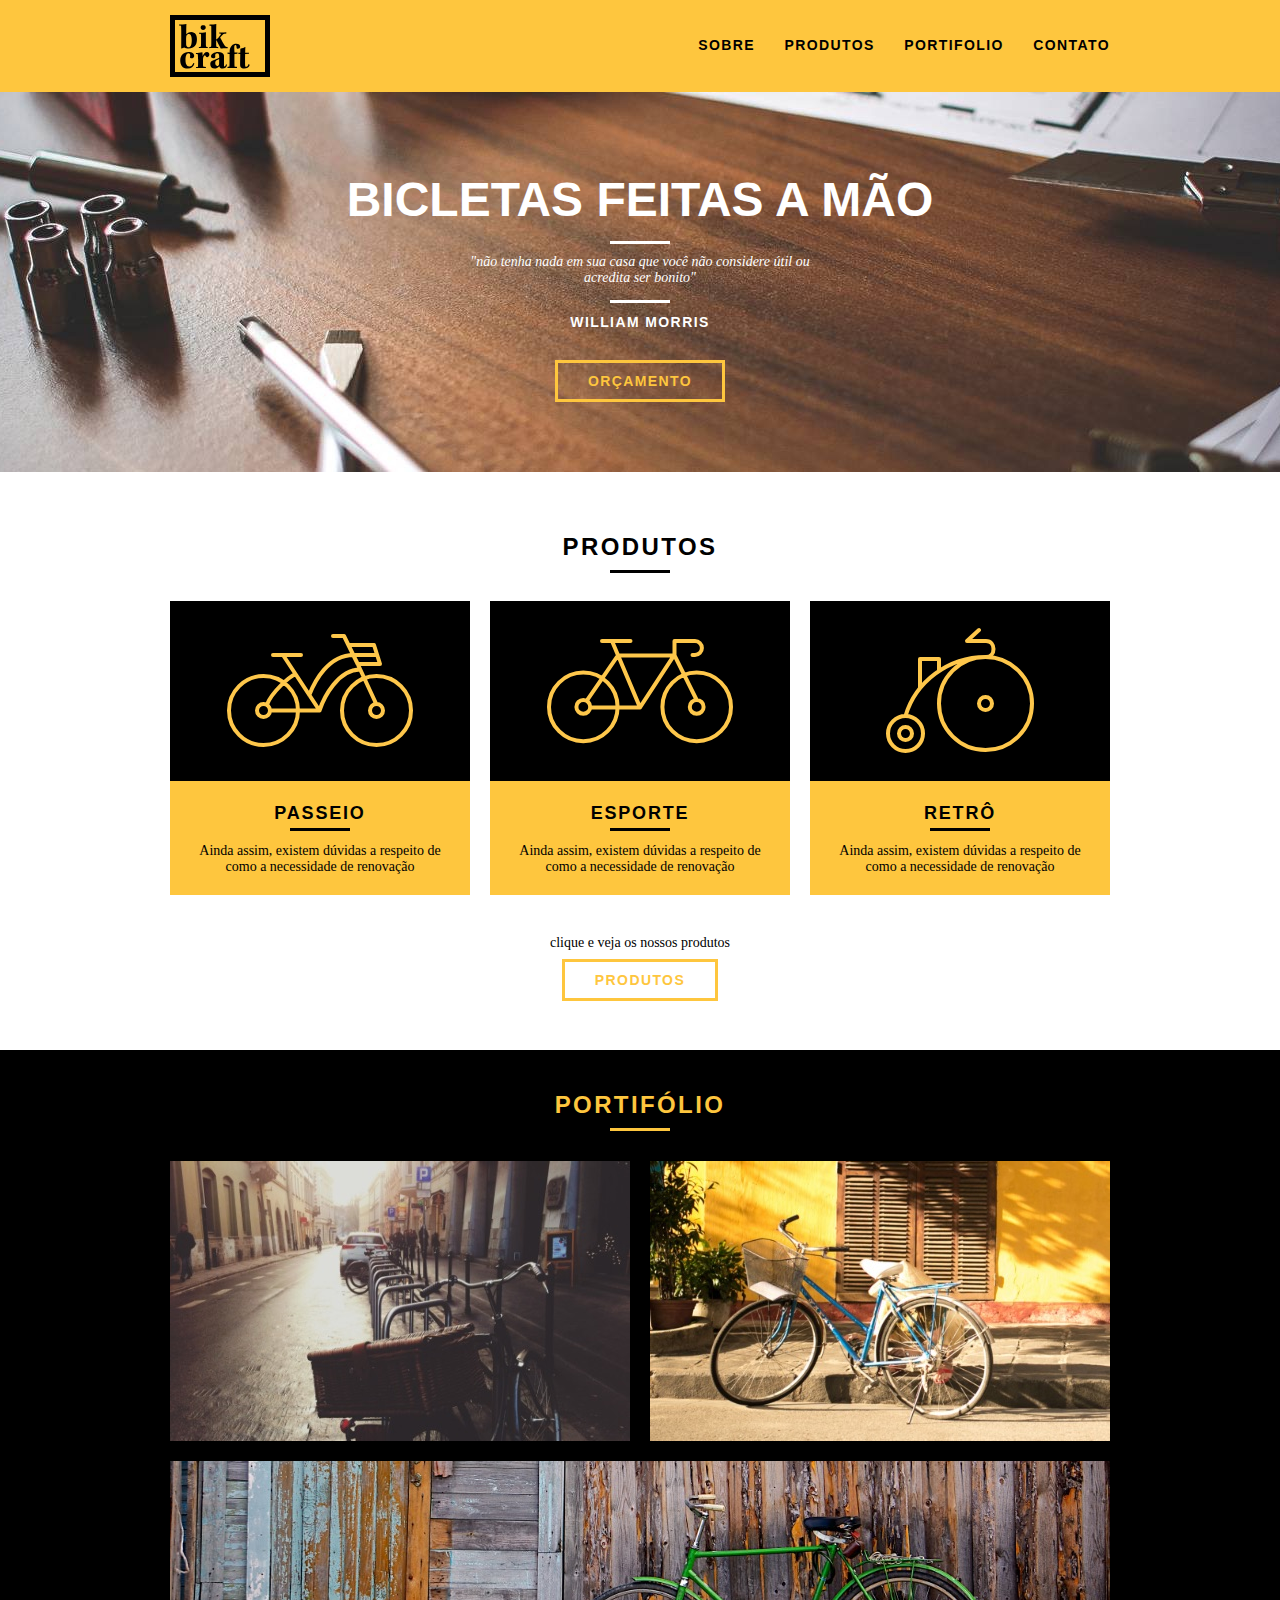
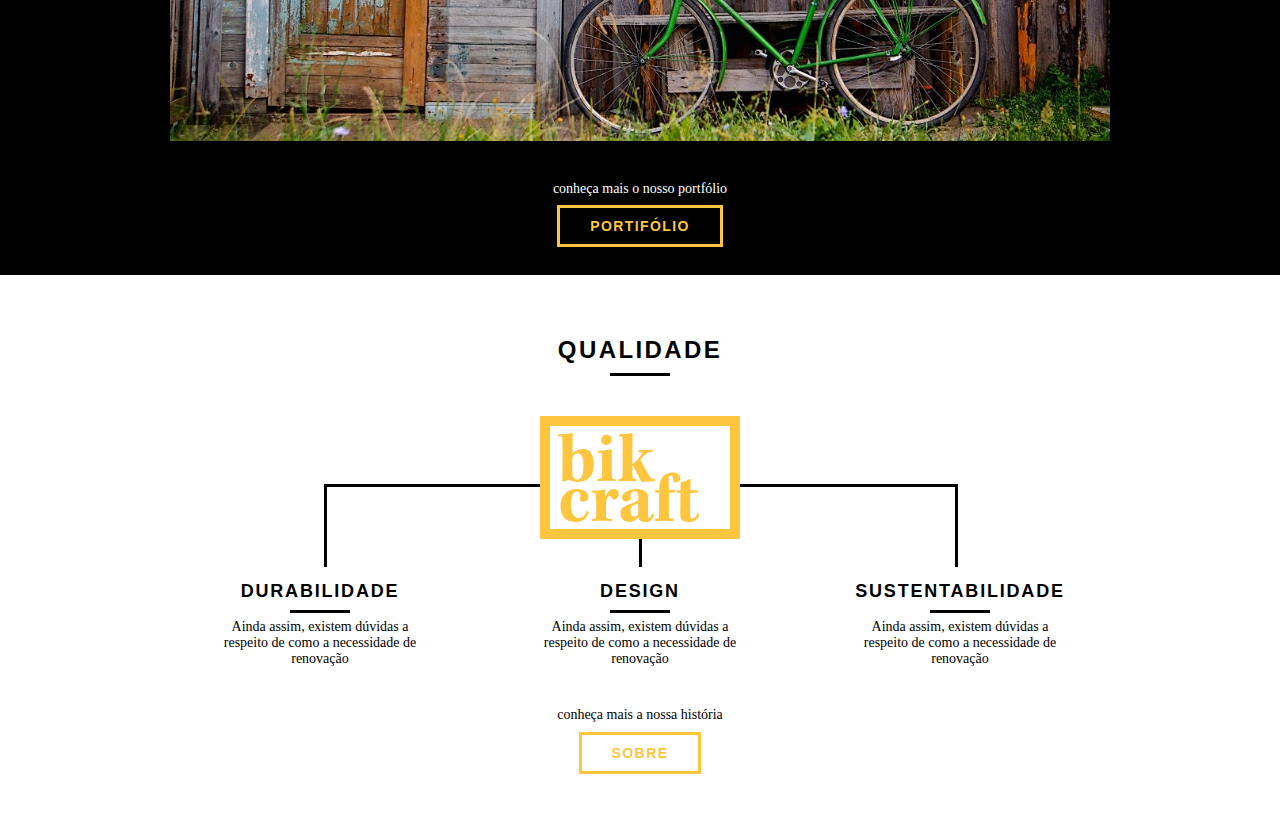
==== index.html @ c214ef7b "Estrutura e css de Home - Qualidade" ====
<!DOCTYPE html>
<html lang="pt-br">

<head>
  <meta charset="UTF-8">
  <title>Bikcraft</title>
  <link rel="stylesheet" href="node_modules/normalize.css/normalize.css">
  <link rel="stylesheet" href="css/reset.css">
  <link rel="stylesheet" href="css/grid.css">
  <link rel="stylesheet" href="css/styles.css">
</head>

<body>
  <!-- header -->
  <header class="header">
    <div class="container">
      <a href="index.html" class="grid-4">
        <img src="img/bikcraft.svg" alt="Bikcraft">
      </a>
      <nav class="grid-12 header_menu">
        <ul>
          <li><a href="sobre.html">Sobre</a></li>
          <li><a href="produtos.html">Produtos</a></li>
          <li><a href="portifolio.html">Portifolio</a></li>
          <li><a href="contato.html">Contato</a></li>  
        </ul>
      </nav>
    </div>
  </header>
  <!-- fecha header -->

  <!-- introducao -->
  <section class="introducao">
    <div class="container">
      <h1>Bicletas feitas a mão</h1>
      <blockquote class="quote-externo">
        <p>"não tenha nada em sua casa que você não considere útil ou acredita ser bonito"</p>
        <cite>WILLIAM MORRIS</cite>
      </blockquote>
      <a href="produtos.html" class="btn">Orçamento</a>
    </div>
  </section>
  <!-- fecha introducao -->

  <!-- produtos -->
  <section class="produtos container">
    <h2 class="subtitulo">Produtos</h2>

    <ul class="produtos_lista">
      <li class="grid-1-3">
        <div class="produtos_icone">
          <img src="img/produtos/passeio.svg" alt="Bikcraft Passeio">
        </div>
        <h3>Passeio</h3>
        <p>Ainda assim, existem dúvidas a respeito de como a necessidade de renovação</p>
      </li>
      <li class="grid-1-3">
        <div class="produtos_icone">
          <img src="img/produtos/esporte.svg" alt="Bikcraft Esporte">
        </div>
        <h3>Esporte</h3>
        <p>Ainda assim, existem dúvidas a respeito de como a necessidade de renovação</p>
      </li>
      <li class="grid-1-3">
        <div class="produtos_icone">
          <img src="img/produtos/retro.svg" alt="Bikcraft Retrô">
        </div>
        <h3>Retrô</h3>
        <p>Ainda assim, existem dúvidas a respeito de como a necessidade de renovação</p>
      </li>
    </ul>

    <div class="call">
      <p>clique e veja os nossos produtos</p>
      <a href="produtos.html" class="btn btn-preto">Produtos</a>
    </div>
  </section>
  <!-- produtos -->

  <!-- portifolio -->
  <section class="portifolio">
    <div class="container">
      <h2 class="subtitulo">Portifólio</h2>
      <ul class="portifolio_lista">
        <li class="grid-8"><img src="img/portfolio/retro.jpg" alt="Bicleta retrô"></li>
        <li class="grid-8"><img src="img/portfolio/passeio.jpg" alt="Bicleta passeio"></li>
        <li class="grid-16 last-child"><img src="img/portfolio/esporte.jpg" alt="Bicleta esporte"></li>
        <div class="call">
          <p>conheça mais o nosso portfólio</p>
          <a href="portifolio.html" class="btn">Portifólio</a>
        </div>
      </ul>
    </div>
  </section>
  <!-- fecha portifolio -->

  <!-- qualidade -->
  <section class="qualidade container">
    <h2 class="subtitulo">Qualidade</h2>
    <img src="img/bikcraft-qualidade.svg" alt="Bikcraft">
    <ul class="qualidade_lista">
      <li class="grid-1-3">
        <h3>Durabilidade</h3>
        <p>Ainda assim, existem dúvidas a respeito de como a necessidade de renovação</p>
      </li>
      <li class="grid-1-3">
        <h3>Design</h3>
        <p>Ainda assim, existem dúvidas a respeito de como a necessidade de renovação</p>
      </li>
      <li class="grid-1-3">
        <h3>Sustentabilidade</h3>
        <p>Ainda assim, existem dúvidas a respeito de como a necessidade de renovação</p>
      </li>
      <div class="call">
        <p>conheça mais a nossa história</p>
        <a href="sobre.html" class="btn btn-preto">Sobre</a>
      </div>
    </ul>
  </section>
  <!-- fecha qualidade -->
</body>

</html>
---- css/grid.css ----
*, *:before, *:after {
  -webkit-box-sizing: border-box; 
  -moz-box-sizing: border-box; 
  box-sizing: border-box;
}

.container {
	width: 960px;
	margin: 0 auto;
	padding: 0px;
	position: relative;
}

.container:after, .container:before {
	content: " ";
	display: table;
}

.container:after {
	clear: both;
}

.grid-1, .grid-2, .grid-3, .grid-4, .grid-5, .grid-6, .grid-7, .grid-8, .grid-9, .grid-10, .grid-11, .grid-12, .grid-13, .grid-14, .grid-15, .grid-16, .grid-1-3 {
	float: left;
	margin-left: 10px;
	margin-right: 10px;
}

.grid-1 	{width: 40px;}
.grid-2 	{width: 100px;}
.grid-3 	{width: 160px;}
.grid-4 	{width: 220px;}
.grid-5 	{width: 280px;}
.grid-6 	{width: 340px;}
.grid-7 	{width: 400px;}
.grid-8 	{width: 460px;}
.grid-9 	{width: 520px;}
.grid-10 	{width: 580px;}
.grid-11 	{width: 640px;}
.grid-12 	{width: 700px;}
.grid-13 	{width: 760px;}
.grid-14 	{width: 820px;}
.grid-15 	{width: 880px;}
.grid-16 	{width: 940px;}
.grid-1-3	{width: 300px;}
---- css/styles.css ----
/* Estilos Gerais */

body {
    font-family: Arial, Helvetica, sans-serif;
}

p {
    font-family: Georgia, 'Times New Roman', Times, serif;
    font-size: 14px;
}

img {
    display: block;
}

.btn {
    border: 3px solid #fec63e;
    padding: 10px 30px;
    color: #fec63e;
    font-size: 14px;
    text-transform: uppercase;
    font-weight: bold;
    letter-spacing: .1em;
}

.btn:hover {
    border: 3px solid #fff;
    color: #fff;
}

.btn.btn-preto:hover {
    border: 3px solid #000;
    color: #000;
}

.subtitulo {
    font-size: 24px;
    line-height: 30px;
    font-weight: bold;
    letter-spacing: .1em;
    color: #000;
    text-transform: uppercase;
    text-align: center;
}

.subtitulo::after {
    content: "";
    display: block;
    width: 60px;
    height: 3px;
    background: #000;
    margin: 8px auto ;
}

/* Header */

.header {
    position: fixed;
    top: 0;
    width: 100%;
    background: #fec63e;
    padding: 15px 0;
    z-index: 1;
}

.header_menu {
    text-align: right;
}

.header_menu ul li {
    display: inline-block;
    margin-left: 25px;
    margin-top: 20px;
}

.header_menu ul li a {
    color: #000;
    font-weight: bold;
    text-transform: uppercase;
    letter-spacing: .1em;
    font-size: 14px;
    line-height: 20px;
    padding: 10px 0;
}

.header_menu ul li a:hover {
    color: #fff;
}

/* Introdução */

.introducao {
    width: 100%;
    height: 380px;
    background: url("../img/bg.jpg") no-repeat center;
    background-size: cover;
    margin-top: 92px;
    text-align: center;
    padding-top: 80px;
}

.introducao h1 {
    font-size: 48px;
    font-weight: bold;
    color: #fff;
    text-transform: uppercase;
}

.quote-externo {
    max-width: 360px;
    margin: 0 auto;
    color: #fff;
    margin-bottom: 40px;
}

.quote-externo p {
    font-style: italic;
}

.quote-externo p::before, .quote-externo p::after {
    content: "";
    display: block;
    width: 60px;
    height: 3px;
    background: #fff;
    margin: 14px auto 10px auto;
}

.quote-externo cite {
    font-style: normal;
    font-weight: bold;
    font-size: 14px;
    letter-spacing: 0.1em;
}

/* Produtos */
.produtos {
    padding: 60px 0;
}

.produtos_lista li {
    background: #fec63e;
    text-align: center;
    margin-top: 20px;
}

.produtos_lista li h3{
    font-weight: bold;
    font-size: 18px;
    line-height: 25px;
    text-transform: uppercase;
    letter-spacing: 0.1em;
    margin-top: 20px;
}

.produtos_lista li h3::after{
    content: "";
    display: block;
    width: 60px;
    height: 3px;
    background: #000;
    margin: 2px auto;
}

.produtos_lista li p {
    padding: 10px 20px 20px 20px;
}

.produtos_icone {
    background: #000;
    padding: 20px;
}

.produtos_icone img {
    margin: 0 auto;
}

.call {
    text-align: center;
    clear: both;
    padding-top: 40px;
}

.call p {
    margin-bottom: 20px;
}

/* Portifólio */
.portifolio {
    width: 100%;
    background: #000;
    padding: 40px 0;
}

.portifolio .subtitulo {
    color: #fec63e;
    margin-bottom: 30px;
}

.portifolio .subtitulo:after {
    background: #fec63e;
}

.last-child {
    margin-top: 20px;
}

.portifolio .call p {
    color: #fff;
}

/*Qualidade*/
.qualidade {
    padding: 60px 0;   
}

.qualidade::after{
    content: "";
    width: 634px;
    height: 83px;
    display: block;
    background: url("../img/linhas.svg") no-repeat center;
    position: absolute;
    top: 209px;
    right: 162px;
    z-index: -1;
}

.qualidade.container .subtitulo {
    margin-bottom: 40px;
}

.qualidade img {
    margin: 0 auto;
}

.qualidade_lista {
    padding-top: 20px;
}

.qualidade_lista li {
    text-align: center;
    padding: 0 40px;
}

.qualidade_lista li h3{
    font-weight: bold;
    font-size: 18px;
    line-height: 25px;
    text-transform: uppercase;
    letter-spacing: 0.1em;
    margin-top: 20px;
}

.qualidade_lista li h3::after{
    content: "";
    display: block;
    width: 60px;
    height: 3px;
    background: #000;
    margin: 6px auto;
}
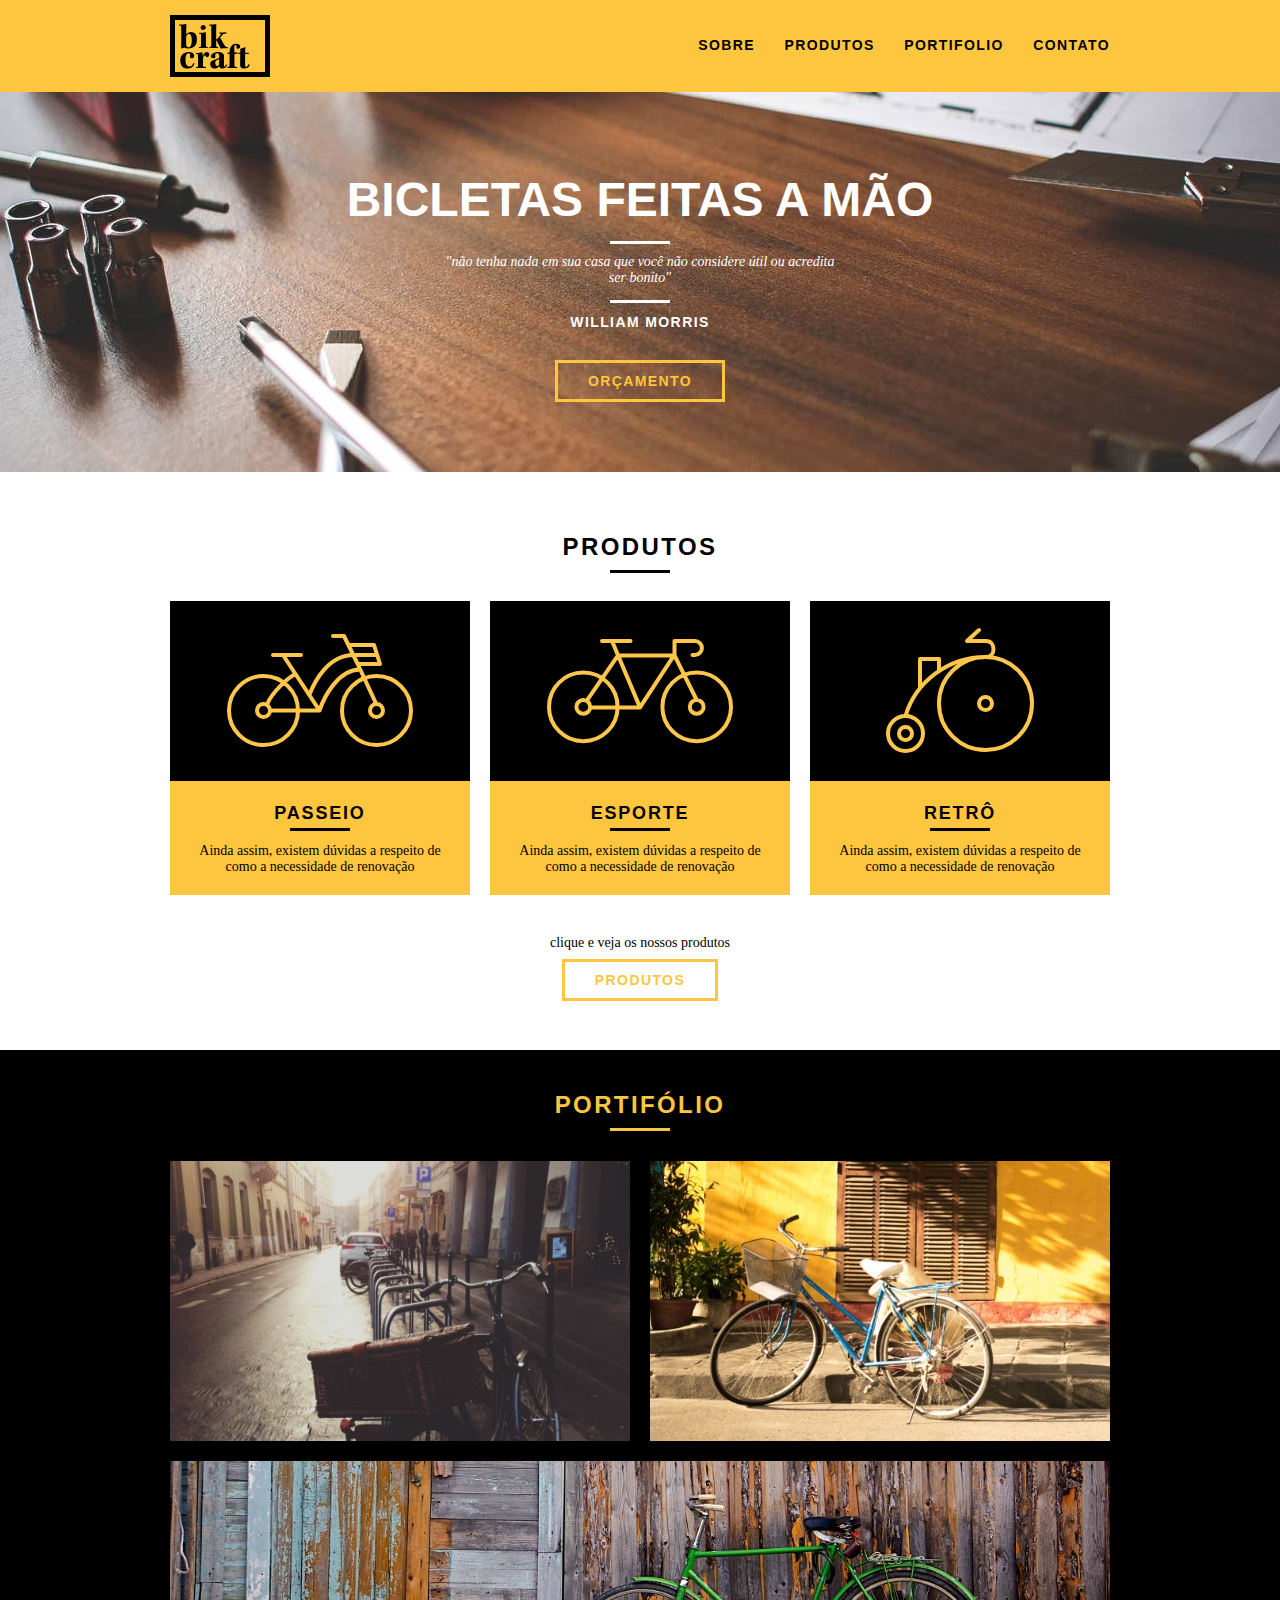
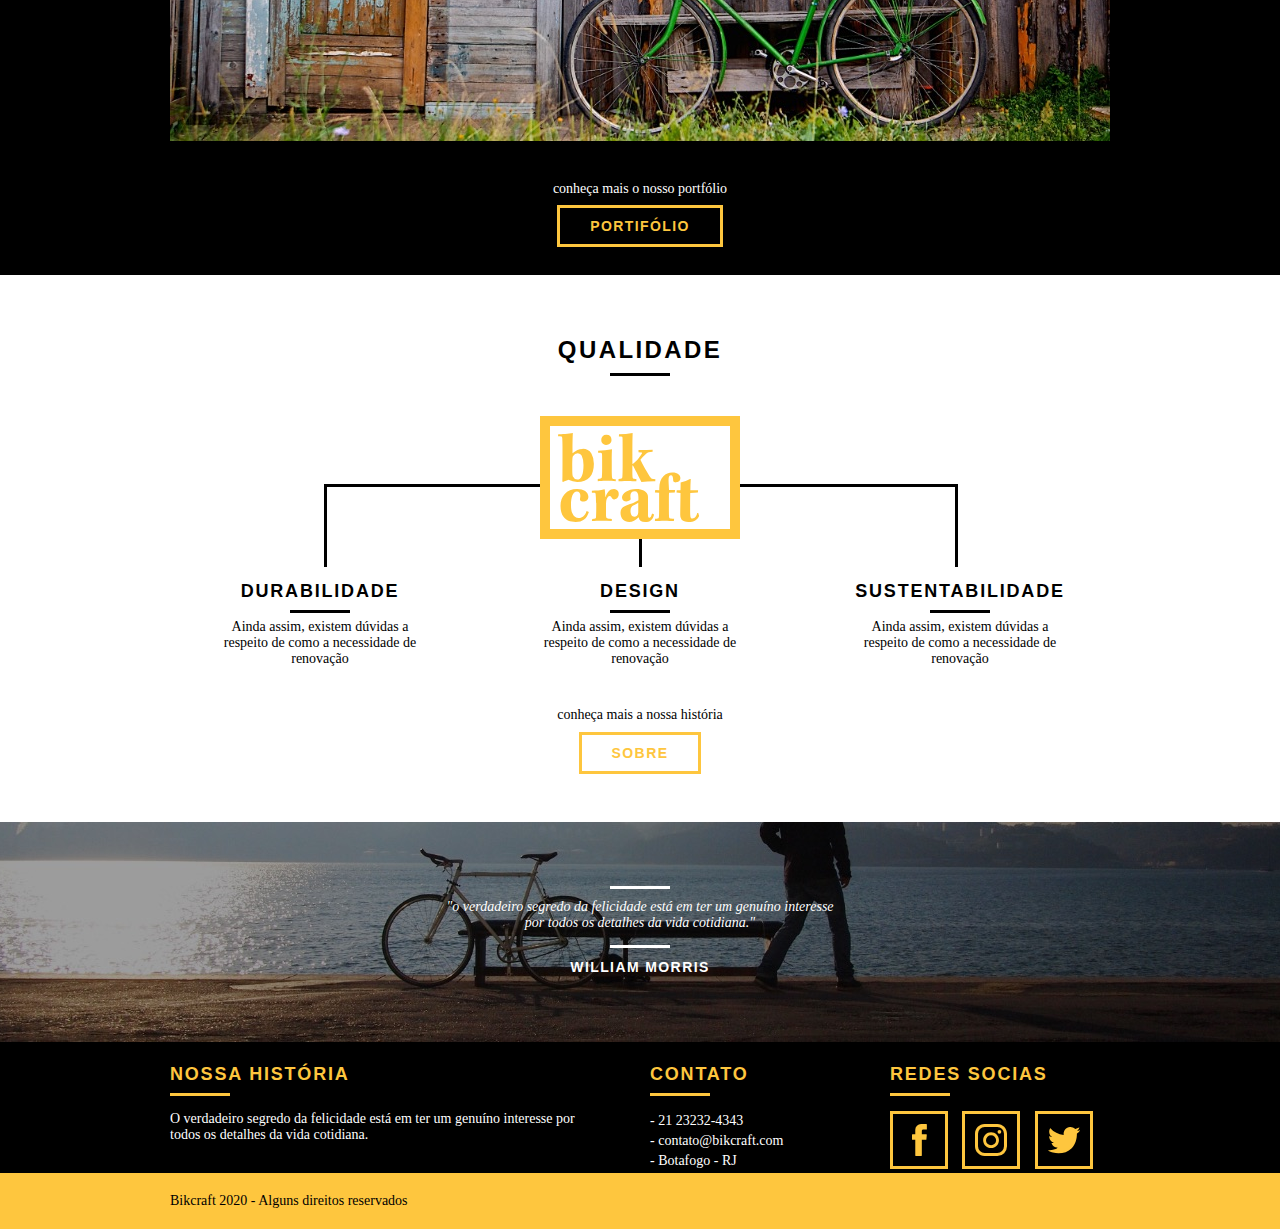
==== commit 0728a864: "Footer, página Home completa" ====
--- a/index.html
+++ b/index.html
@@ -22,7 +22,7 @@
           <li><a href="sobre.html">Sobre</a></li>
           <li><a href="produtos.html">Produtos</a></li>
           <li><a href="portifolio.html">Portifolio</a></li>
-          <li><a href="contato.html">Contato</a></li>  
+          <li><a href="contato.html">Contato</a></li>
         </ul>
       </nav>
     </div>
@@ -118,6 +118,70 @@
     </ul>
   </section>
   <!-- fecha qualidade -->
+
+  <!-- quebra -->
+  <section class="quebra">
+    <blockquote class="quote-externo container">
+      <p>"o verdadeiro segredo da felicidade está em ter um genuíno interesse por todos os detalhes da vida cotidiana."
+      </p>
+      <cite>WILLIAM MORRIS</cite>
+    </blockquote>
+  </section>
+  <!-- fecha quebra -->
+
+  <!-- footer -->
+  <footer>
+    <div class="footer">
+      <div class="container">
+
+        <div class="grid-8 footer_historia">
+          <h3>Nossa História</h3>
+          <p>O verdadeiro segredo da felicidade está em ter um genuíno interesse por todos os detalhes da vida
+            cotidiana.</p>
+        </div>
+        <div class="grid-4 footer_contato">
+          <h3>Contato</h3>
+          <ul>
+            <li>- 21 23232-4343</li>
+            <li>- contato@bikcraft.com</li>
+            <li>- Botafogo - RJ</li>
+          </ul>
+        </div>
+        <div class="grid-4 footer_redes">
+          <h3>Redes Socias</h3>
+          <ul>
+            <li>
+              <a href="http://facebook.com" target="_blank">
+                <img src="img/redes-sociais/facebook.svg" alt="Facebook">
+              </a>
+            </li>
+            <li>
+              <a href="http://instagram.com" target="_blank">
+                <img src="img/redes-sociais/instagram.svg" alt="Facebook">
+              </a>
+            </li>
+            <li>
+              <a href="http://twitter.com" target="_blank">
+                <img src="img/redes-sociais/twitter.svg" alt="Facebook">
+              </a>
+            </li>
+          </ul>
+        </div>
+
+      </div>
+    </div>
+
+    <div class="copy">
+      <div class="container">
+        <p class="grid-16">
+          Bikcraft 2020 - Alguns direitos reservados
+        </p>
+      </div>
+    </div>
+  </footer>
+  <!-- fecha footer -->
+
+
 </body>
 
 </html>--- a/css/styles.css
+++ b/css/styles.css
@@ -259,4 +259,75 @@
     height: 3px;
     background: #000;
     margin: 6px auto;
+}
+
+/*Quebra*/
+.quebra {
+    width: 100%;
+    height: 220px;
+    background: url("../img/bg-footer.jpg") no-repeat center;
+    background-size: cover;
+    text-align: center;
+    padding-top: 50px;
+}
+
+.quote-externo {
+    max-width: 400px;
+}
+
+/*Footer*/
+.footer {
+    width: 100%;
+    background: #000;
+    color: #fff
+}
+
+.footer h3 {
+    font-size: 18px;
+    font-weight: bold;
+    line-height: 25px;
+    color: #fec63e;
+    text-transform: uppercase;
+    letter-spacing: .1em;
+    padding: 20px 0 5px 0;
+}
+
+.footer h3::after {
+    content: "";
+    display: block;
+    width: 60px;
+    height: 3px;
+    background: #fec63e;
+    margin: 6px 0 10px 0 ;
+}
+
+.footer_historia {
+    padding-right: 40px;
+}
+
+.footer_contato ul li{
+    font-size: 14px;
+    line-height: 20px;
+    font-family: Georgia, 'Times New Roman', Times, serif;
+}
+
+.footer_redes ul li {
+    display: inline-block;
+    margin-right: 10px;
+}
+
+.footer_redes ul li a {
+    border: 3px solid #fec63e;
+    display: block;
+    padding: 10px;
+}
+
+.footer_redes ul li a:hover {
+    border-color: #fff;
+}
+
+.copy {
+    width:100%;
+    background: #fec63e;
+    padding: 20px 0;
 }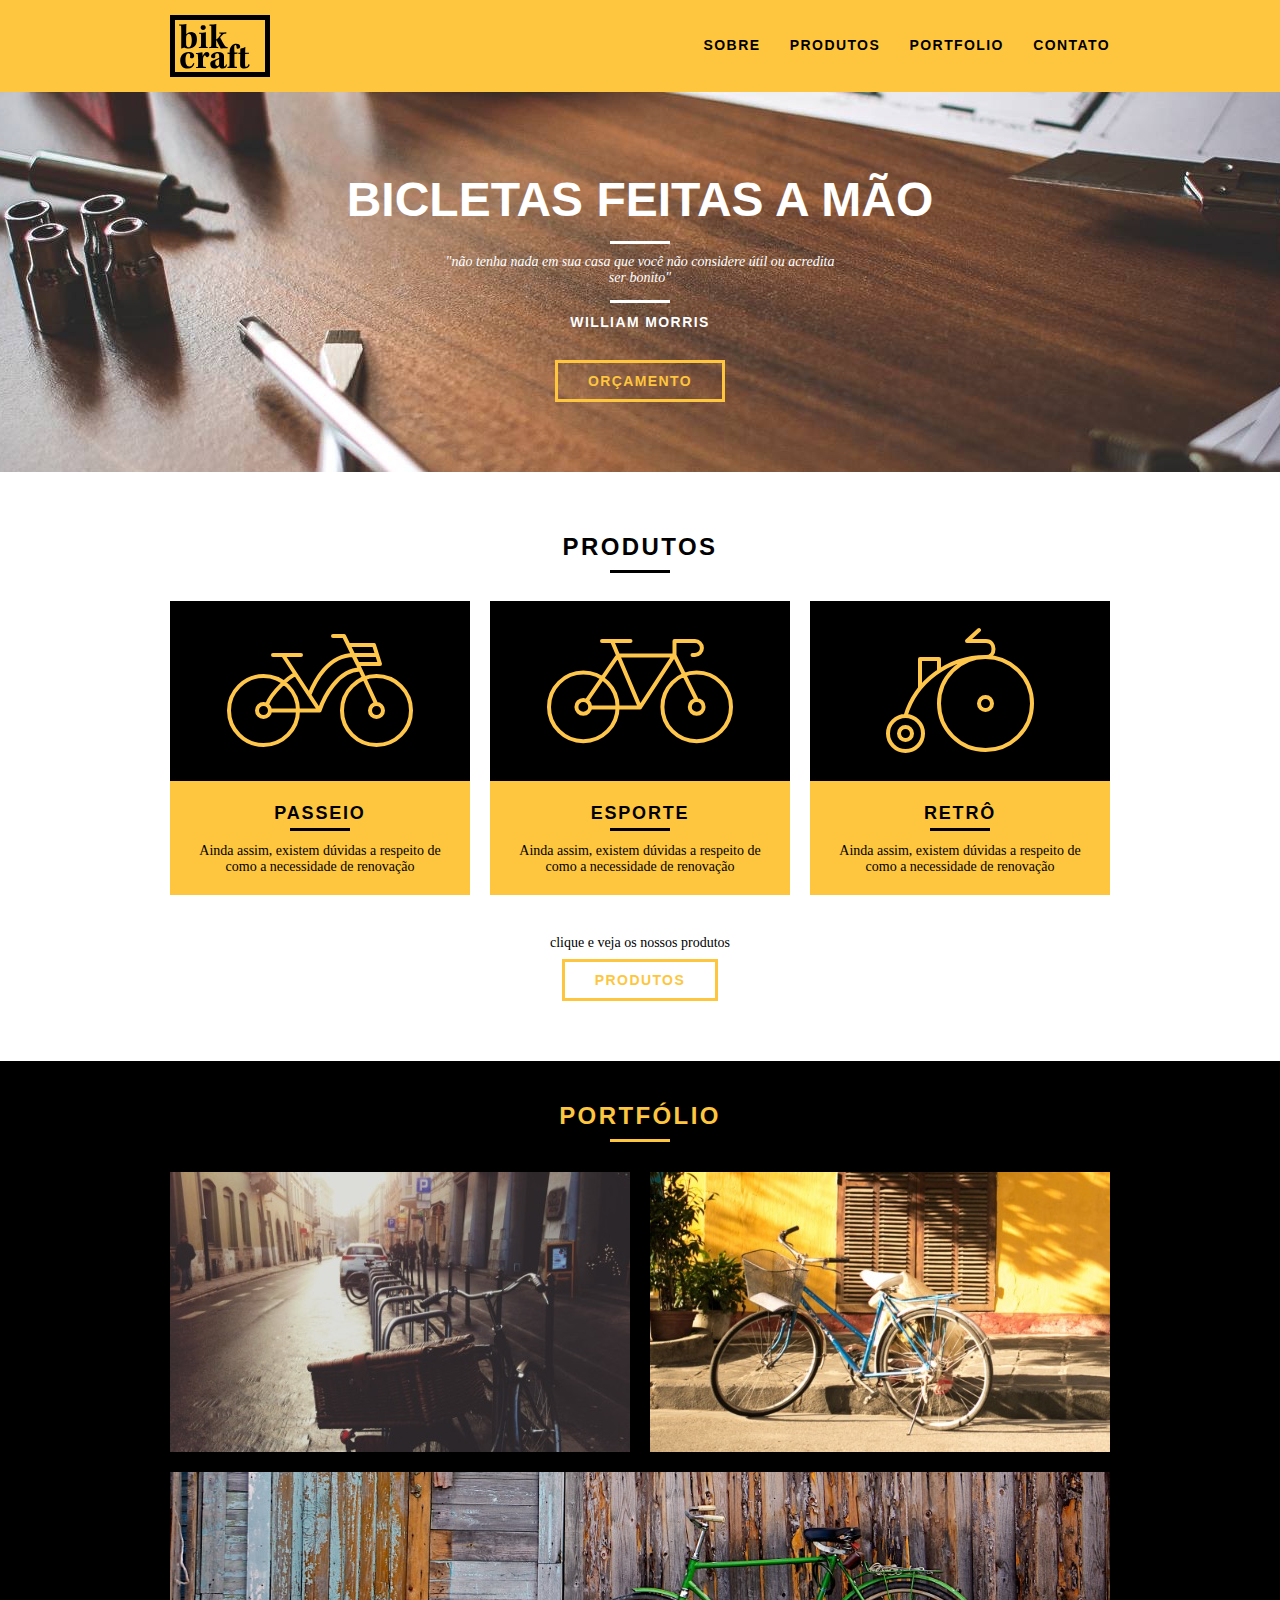
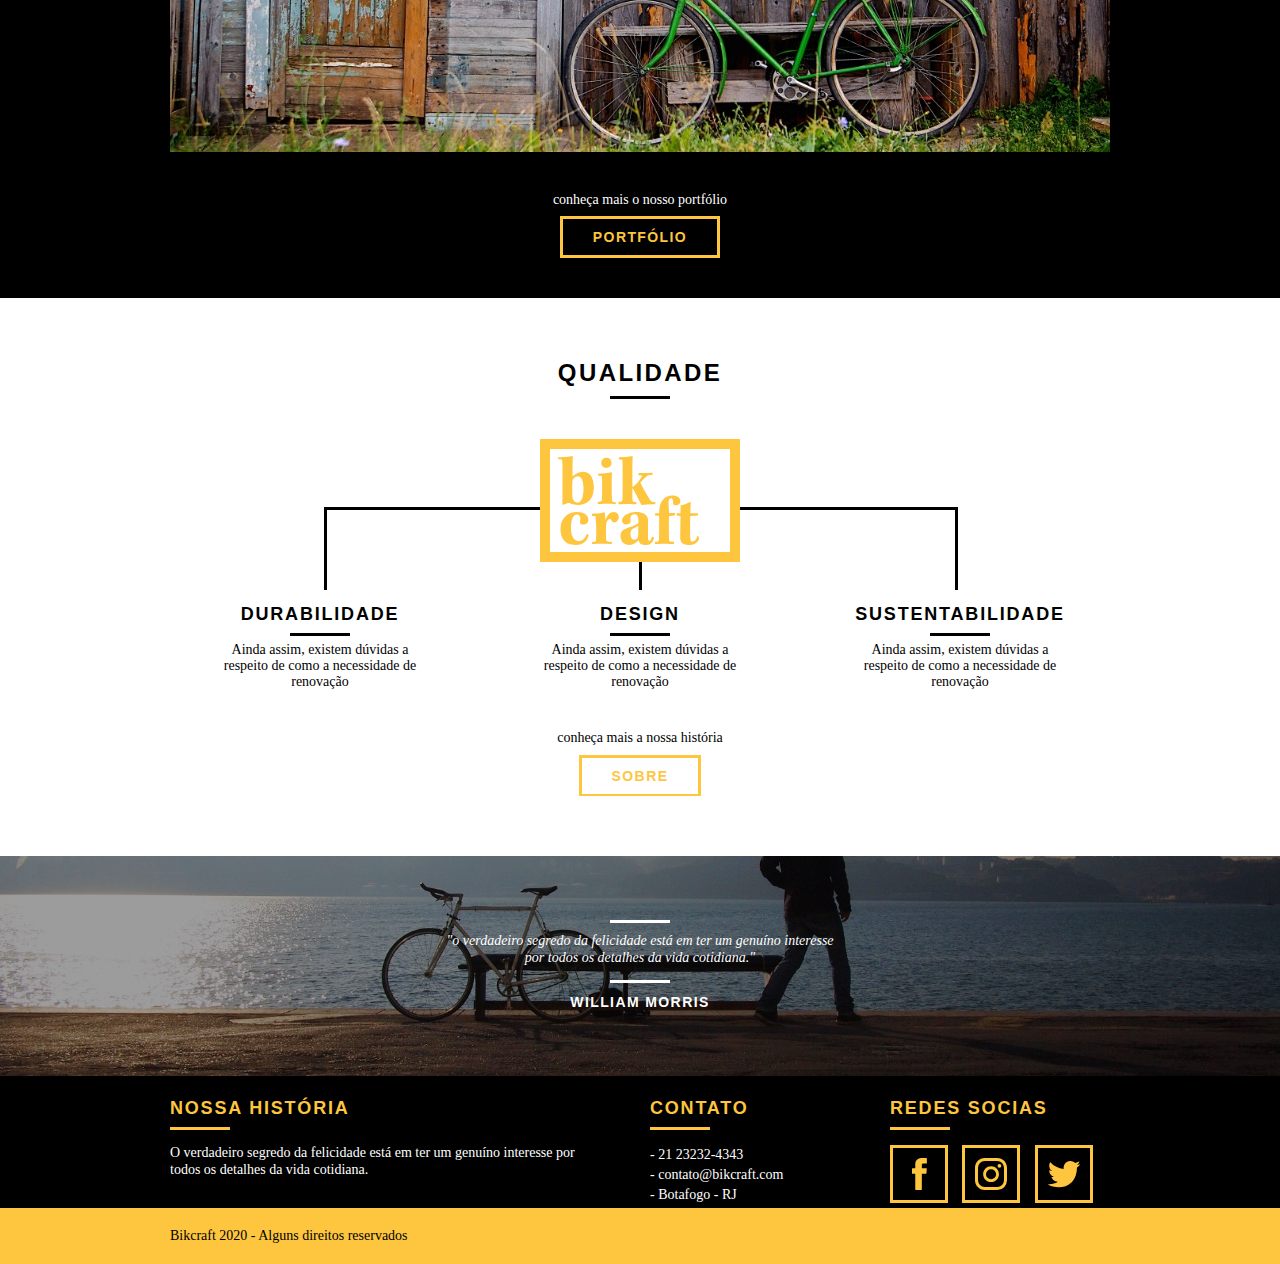
==== commit 3d2f05a9: "Página portfólio completa" ====
--- a/index.html
+++ b/index.html
@@ -21,7 +21,7 @@
         <ul>
           <li><a href="sobre.html">Sobre</a></li>
           <li><a href="produtos.html">Produtos</a></li>
-          <li><a href="portifolio.html">Portifolio</a></li>
+          <li><a href="portifolio.html">Portfolio</a></li>
           <li><a href="contato.html">Contato</a></li>
         </ul>
       </nav>
@@ -80,14 +80,14 @@
   <!-- portifolio -->
   <section class="portifolio">
     <div class="container">
-      <h2 class="subtitulo">Portifólio</h2>
+      <h2 class="subtitulo">Portfólio</h2>
       <ul class="portifolio_lista">
         <li class="grid-8"><img src="img/portfolio/retro.jpg" alt="Bicleta retrô"></li>
         <li class="grid-8"><img src="img/portfolio/passeio.jpg" alt="Bicleta passeio"></li>
         <li class="grid-16 last-child"><img src="img/portfolio/esporte.jpg" alt="Bicleta esporte"></li>
         <div class="call">
           <p>conheça mais o nosso portfólio</p>
-          <a href="portifolio.html" class="btn">Portifólio</a>
+          <a href="portifolio.html" class="btn">Portfólio</a>
         </div>
       </ul>
     </div>
--- a/css/styles.css
+++ b/css/styles.css
@@ -52,6 +52,25 @@
     margin: 8px auto ;
 }
 
+.subtitulo-interno {
+    font-size: 24px;
+    line-height: 30px;
+    font-weight: bold;
+    letter-spacing: .1em;
+    color: #000;
+    text-transform: uppercase;
+    margin-bottom: 20px;
+}
+
+.subtitulo-interno::after {
+    content: "";
+    display: block;
+    width: 60px;
+    height: 3px;
+    background: #000;
+    margin: 8px 0 ;
+}
+
 /* Header */
 
 .header {
@@ -84,6 +103,10 @@
 }
 
 .header_menu ul li a:hover {
+    color: #fff;
+}
+
+.header_menu ul li a.menu_ativo {
     color: #fff;
 }
 
@@ -133,6 +156,32 @@
     letter-spacing: 0.1em;
 }
 
+/*Introdução interna*/
+.introducao-interna {
+    width: 100%;
+    margin-top: 92px;
+    height: 160px;
+    text-align: center;
+    color: #fff;
+    padding-top: 40px;
+}
+
+.introducao-interna h1 {
+    font-size: 36px;
+    color: #fff;
+    font-weight: bold;
+    text-transform: uppercase;
+}
+
+.introducao-interna h1::after {
+    content: "";
+    display: block;
+    width: 60px;
+    height: 3px;
+    background: #fff;
+    margin: 6px auto 10px auto;
+}
+
 /* Produtos */
 .produtos {
     padding: 60px 0;
@@ -179,6 +228,7 @@
     text-align: center;
     clear: both;
     padding-top: 40px;
+    height: 106px;
 }
 
 .call p {
@@ -236,6 +286,7 @@
 
 .qualidade_lista {
     padding-top: 20px;
+    overflow: hidden; /*clear fix*/
 }
 
 .qualidade_lista li {
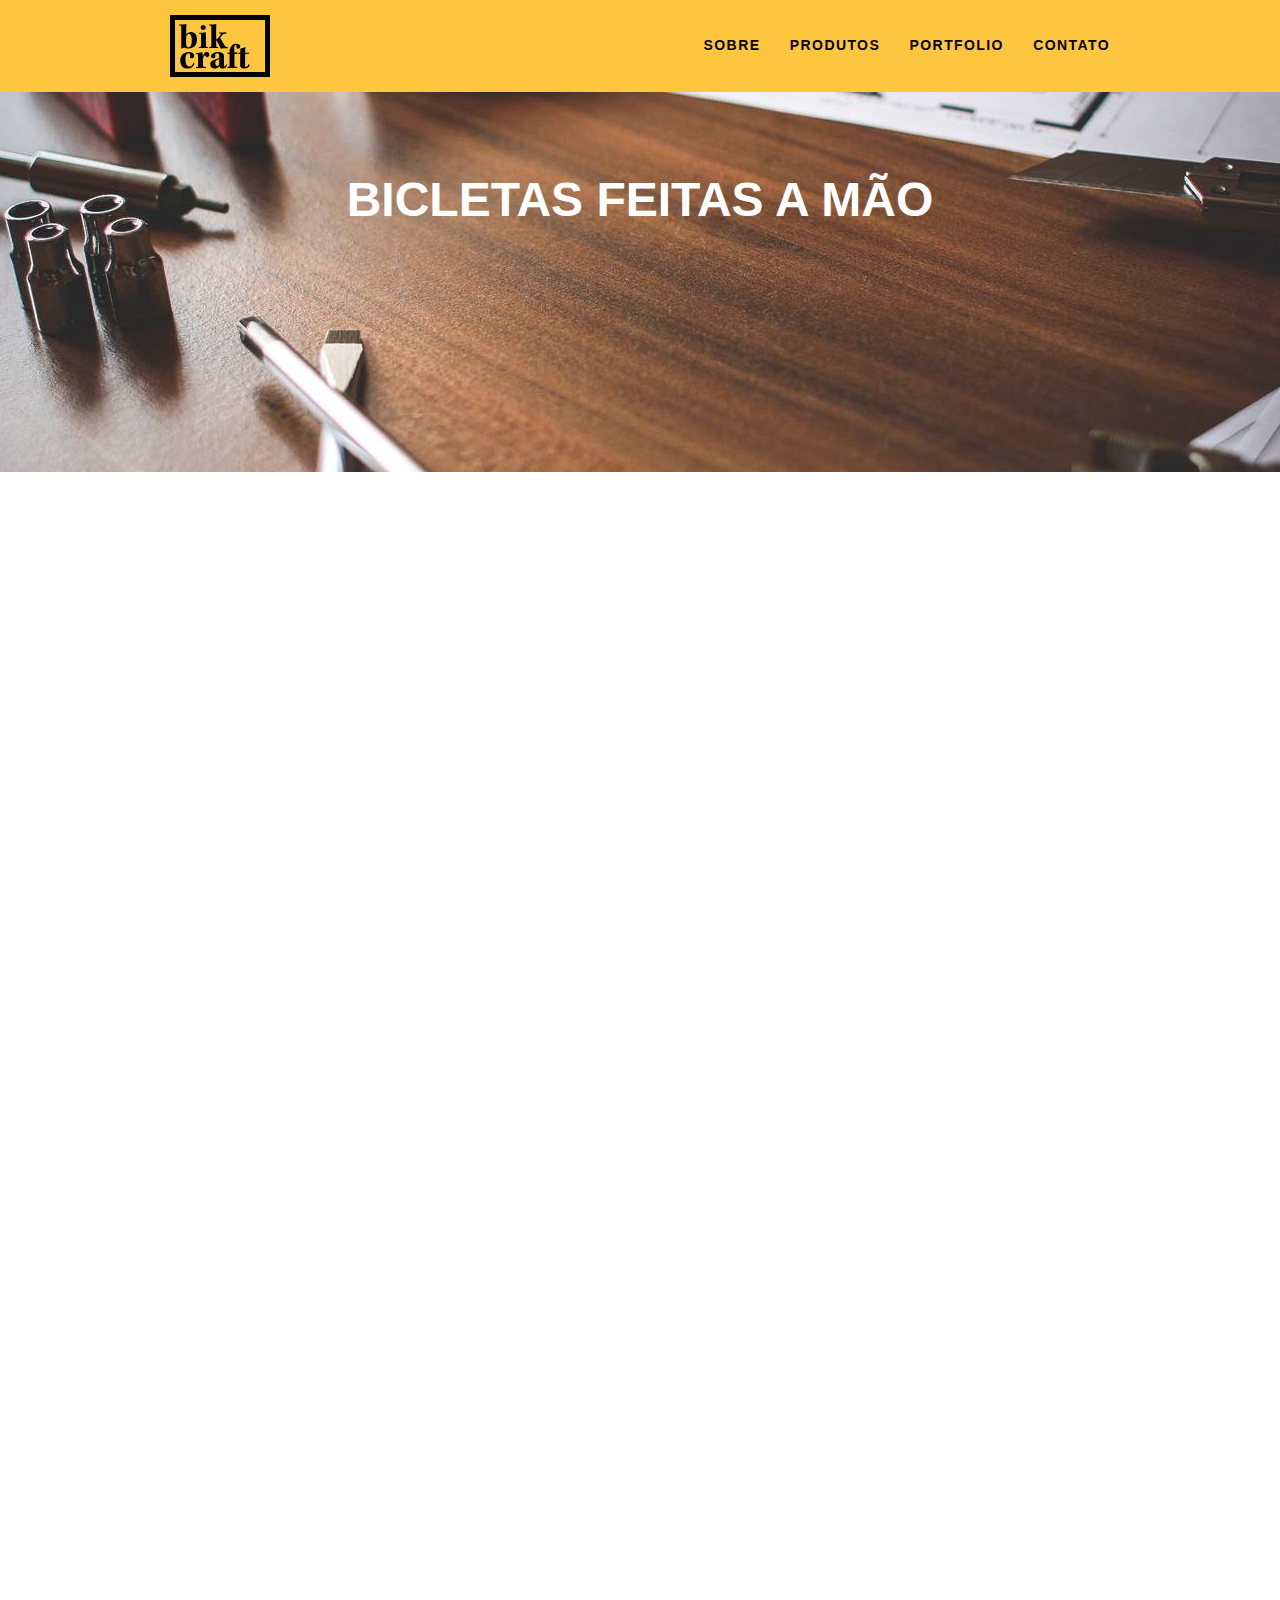
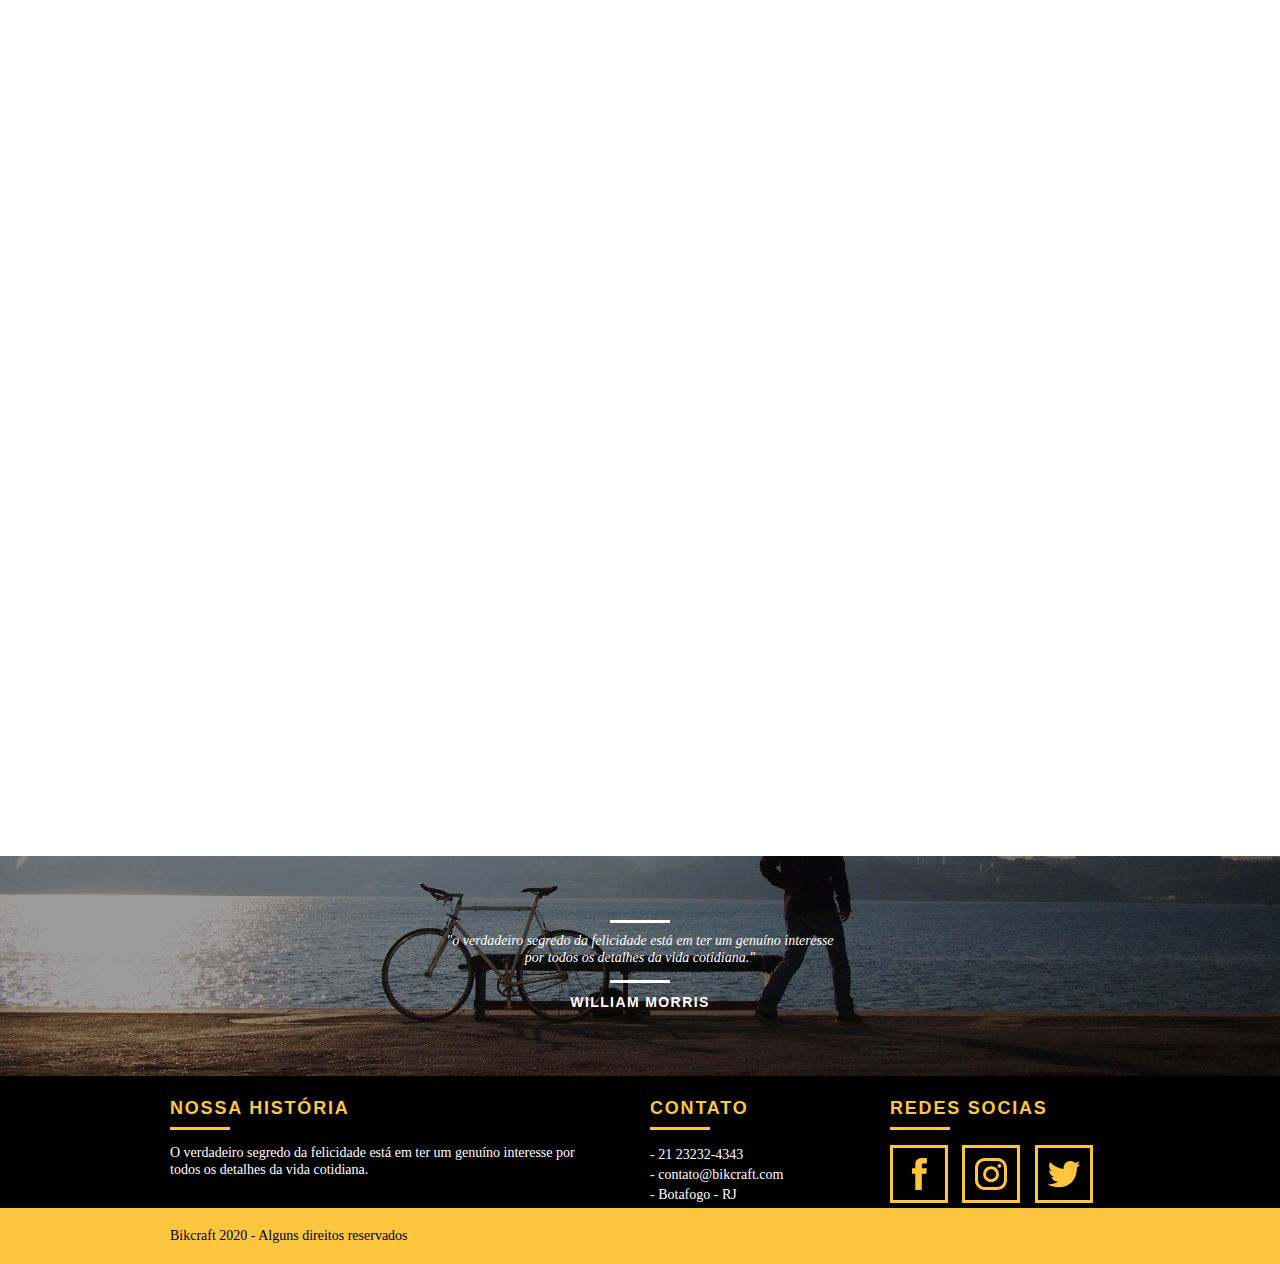
==== commit b499d07a: "Plugin simple-anime" ====
--- a/index.html
+++ b/index.html
@@ -8,9 +8,14 @@
   <link rel="stylesheet" href="css/reset.css">
   <link rel="stylesheet" href="css/grid.css">
   <link rel="stylesheet" href="css/styles.css">
+  <link rel="stylesheet" href="css/responsivo.css">
+  <script>document.documentElement.classList.add("js");</script>
 </head>
 
 <body>
+  <script>
+    document.documentElement.classList.add("js");
+  </script>
   <!-- header -->
   <header class="header">
     <div class="container">
@@ -32,18 +37,18 @@
   <!-- introducao -->
   <section class="introducao">
     <div class="container">
-      <h1>Bicletas feitas a mão</h1>
-      <blockquote class="quote-externo">
+      <h1 data-anime="400" class="fadeInDown">Bicletas feitas a mão</h1>
+      <blockquote data-anime="800" class="quote-externo fadeInDown">
         <p>"não tenha nada em sua casa que você não considere útil ou acredita ser bonito"</p>
         <cite>WILLIAM MORRIS</cite>
       </blockquote>
-      <a href="produtos.html" class="btn">Orçamento</a>
+      <a data-anime="1200" href="produtos.html" class="btn">Orçamento</a>
     </div>
   </section>
   <!-- fecha introducao -->
 
   <!-- produtos -->
-  <section class="produtos container">
+  <section class="produtos container fadeInDown" data-anime="1200">
     <h2 class="subtitulo">Produtos</h2>
 
     <ul class="produtos_lista">
@@ -78,7 +83,7 @@
   <!-- produtos -->
 
   <!-- portifolio -->
-  <section class="portifolio">
+  <section class="portifolio fadeInDown" data-anime="1200">
     <div class="container">
       <h2 class="subtitulo">Portfólio</h2>
       <ul class="portifolio_lista">
@@ -95,7 +100,7 @@
   <!-- fecha portifolio -->
 
   <!-- qualidade -->
-  <section class="qualidade container">
+  <section class="qualidade container fadeInDown" data-anime="1200">
     <h2 class="subtitulo">Qualidade</h2>
     <img src="img/bikcraft-qualidade.svg" alt="Bikcraft">
     <ul class="qualidade_lista">
@@ -181,7 +186,9 @@
   </footer>
   <!-- fecha footer -->
 
-
+  <script src="./js/simple-anime.js"></script>
+  <script src="./js/script.js"></script>
+  
 </body>
 
 </html>--- a/css/grid.css
+++ b/css/grid.css
@@ -1,29 +1,29 @@
 *, *:before, *:after {
-  -webkit-box-sizing: border-box; 
-  -moz-box-sizing: border-box; 
-  box-sizing: border-box;
+-webkit-box-sizing: border-box; 
+-moz-box-sizing: border-box; 
+box-sizing: border-box;
 }
 
 .container {
-	width: 960px;
-	margin: 0 auto;
-	padding: 0px;
-	position: relative;
+width: 960px;
+margin: 0 auto;
+padding: 0px;
+position: relative;
 }
 
 .container:after, .container:before {
-	content: " ";
-	display: table;
+content: " ";
+display: table;
 }
 
 .container:after {
-	clear: both;
+clear: both;
 }
 
 .grid-1, .grid-2, .grid-3, .grid-4, .grid-5, .grid-6, .grid-7, .grid-8, .grid-9, .grid-10, .grid-11, .grid-12, .grid-13, .grid-14, .grid-15, .grid-16, .grid-1-3 {
-	float: left;
-	margin-left: 10px;
-	margin-right: 10px;
+float: left;
+margin-left: 10px;
+margin-right: 10px;
 }
 
 .grid-1 	{width: 40px;}
@@ -42,4 +42,44 @@
 .grid-14 	{width: 820px;}
 .grid-15 	{width: 880px;}
 .grid-16 	{width: 940px;}
-.grid-1-3	{width: 300px;}+.grid-1-3	{width: 300px;}
+
+/*Para IPAD*/
+@media only screen and (min-width: 788px) and (max-width: 979px) {
+
+.container {
+width: 768px;
+}
+
+.grid-1		{width: 28px;}
+.grid-2		{width: 76px;}
+.grid-3		{width: 124px;}
+.grid-4		{width: 172px;}
+.grid-5		{width: 220px;}
+.grid-6		{width: 268px;}
+.grid-7		{width: 316px;}
+.grid-8		{width: 364px;}
+.grid-9		{width: 412px;}
+.grid-10	{width: 460px;}
+.grid-11	{width: 508px;}
+.grid-12	{width: 556px;}
+.grid-13	{width: 604px;}
+.grid-14	{width: 652px;}
+.grid-15	{width: 700px;}
+.grid-16	{width: 748px;}
+.grid-1-3	{width: 236px;}
+
+}
+/*Para*/
+@media only screen and (max-width: 787px) {
+.container {
+width: 300px;
+}
+
+.grid-1, .grid-2, .grid-3, .grid-4, .grid-5, .grid-6, .grid-7, .grid-8, .grid-9, .grid-10, .grid-11, .grid-12, .grid-13, .grid-14, .grid-15, .grid-16, .grid-1-3 {
+width: 300px;
+margin: 0 0 20px 0;
+float: none;
+}
+
+}--- a/css/styles.css
+++ b/css/styles.css
@@ -11,6 +11,7 @@
 
 img {
     display: block;
+    max-width: 100%;
 }
 
 .btn {
@@ -381,4 +382,59 @@
     width:100%;
     background: #fec63e;
     padding: 20px 0;
+}
+
+/* JAVASCRIPT */
+
+/* simple-slide */
+.js [data-slide] {
+    position: relative;
+}
+.js [data-slide] > * {
+    position: absolute;
+    top: 0px;
+    opacity: 0;
+}
+.js [data-slide] > .active {
+    position: relative;
+    opacity: 1;
+    transition: opacity 500ms;
+}
+
+.js [data-slide-nav] {
+    display: block;
+    text-align: center;
+    margin-top: 20px;
+}
+
+.js [data-slide-nav] button{
+    display: inline-block;
+    width: 12px;
+    height: 12px;
+    margin: 4px;
+    border: none;
+    padding: 0px;
+    border-radius: 6px;
+    text-indent: -99px;
+    overflow: hidden;
+    background: #1d1d1d;
+}
+
+.js [data-slide-nav] button.active{
+    background: #fec63e;
+}
+
+/* simple-anime */
+.js [data-anime] {
+    opacity: 0;
+}
+
+.js .fadeInDown {
+    transform: translate3d(0, -20px, 0);
+}
+
+.js .anime {
+    opacity: 1;
+    transform: none;
+    transition: opacity 800ms, transform 800ms;
 }--- a/css/responsivo.css
+++ b/css/responsivo.css
@@ -0,0 +1,188 @@
+/*Para IPAD*/
+@media only screen and (min-width: 788px) and (max-width: 979px){
+
+/* Qualidade Home */
+.qualidade:after{
+	right: 66px;
+}
+
+.qualidade_lista li {
+	padding: 0 10px;
+}
+
+/* Footer */
+
+.footer_redes ul li a {
+	padding: 6px;
+}
+
+
+.footer_redes ul li a img{
+	height: 26px;
+}
+
+/* PRODUTOS */
+.produto_item h2 {
+	top: -150px
+}
+
+.produto_icone {
+	padding: 41px 0;
+}
+
+.produto_info p {
+	font-size: 14px;
+	padding: 20px 30px;
+	height: 122px;
+}
+
+.produto_info ul li {
+	width: 181px;
+}
+
+}
+
+/*Para MOBILE*/
+@media only screen and (max-width: 787px) {
+
+/* HEADER */
+.header {
+	position: relative;
+	padding-bottom: 0;
+}
+
+.header img {
+	margin: 0 auto;
+	margin-bottom: 20px;
+}
+
+.header_menu {
+	text-align: center;
+}
+
+
+.header_menu ul li{
+	margin:5px;
+}
+
+.header_menu ul li a {
+	border: 4px solid #000;
+	width: 136px;
+	display: block;
+	float: left;
+}
+
+.header_menu ul li a:hover {
+	border-color: #fff;
+}
+
+.header_menu ul li a.menu_ativo{
+	border-color: #fff;
+}
+
+/* INTRODUÇÃO */
+.introducao {
+	margin-top: 0;
+	padding-top: 40px;
+	background: url("../img/bg-mobile.jpg");
+}
+
+.introducao h1 {
+	font-size: 36px;
+}
+
+/* Introdução Interna */
+.introducao-interna {
+	margin-top: 0px;
+}
+
+
+/* HOME */
+.call {
+	padding-top: 20px;
+}
+
+.produtos {
+	padding: 20px 0;
+}
+
+.portifolio {
+	padding: 20px 0;
+}
+.qualidade {
+	padding: 20px 0;
+}
+
+.qualidade:after{
+	display: none;
+}
+
+/* SOBRE */
+
+.missao_sobre p {
+	padding-right: 0px;
+	font-size: 14px;
+	line-height: 20px;
+}
+
+.missao_sobre ul li {
+	font-size: 14px;
+	line-height: 25px;
+}
+
+/* PRODUTOS */
+.produto_item {
+	padding: 40px 0;
+}
+.produto_item h2 {
+	top: -100px;
+	margin-bottom: -68px;
+}
+
+.produto_icone {
+	padding: 41px 0;
+}
+
+.produto_info p {
+	font-size: 14px;
+	height: auto;
+	padding: 20px 30px;
+}
+
+.produto_info ul li {
+	width: 149px;
+	font-size: 14px;
+	padding-top: 14px;
+}
+
+.form{
+	padding-right: 0px;
+}
+
+.orcamento {
+	padding: 20px 0;
+	margin-top: 40px;
+}
+
+.orcamento-dados ul {
+	padding-right: 0px;
+}
+
+.orcamento-dados ul li {
+	padding: 5px 10px;
+}
+
+/* PORTFOLIO */
+.quote_clientes  cite{
+	position: absolute;
+	left: 89px;
+}
+
+/* CONTATO */
+.contato{
+	margin-bottom: 20px;
+}
+.contato_form {
+	padding-right: 0px;
+}
+}